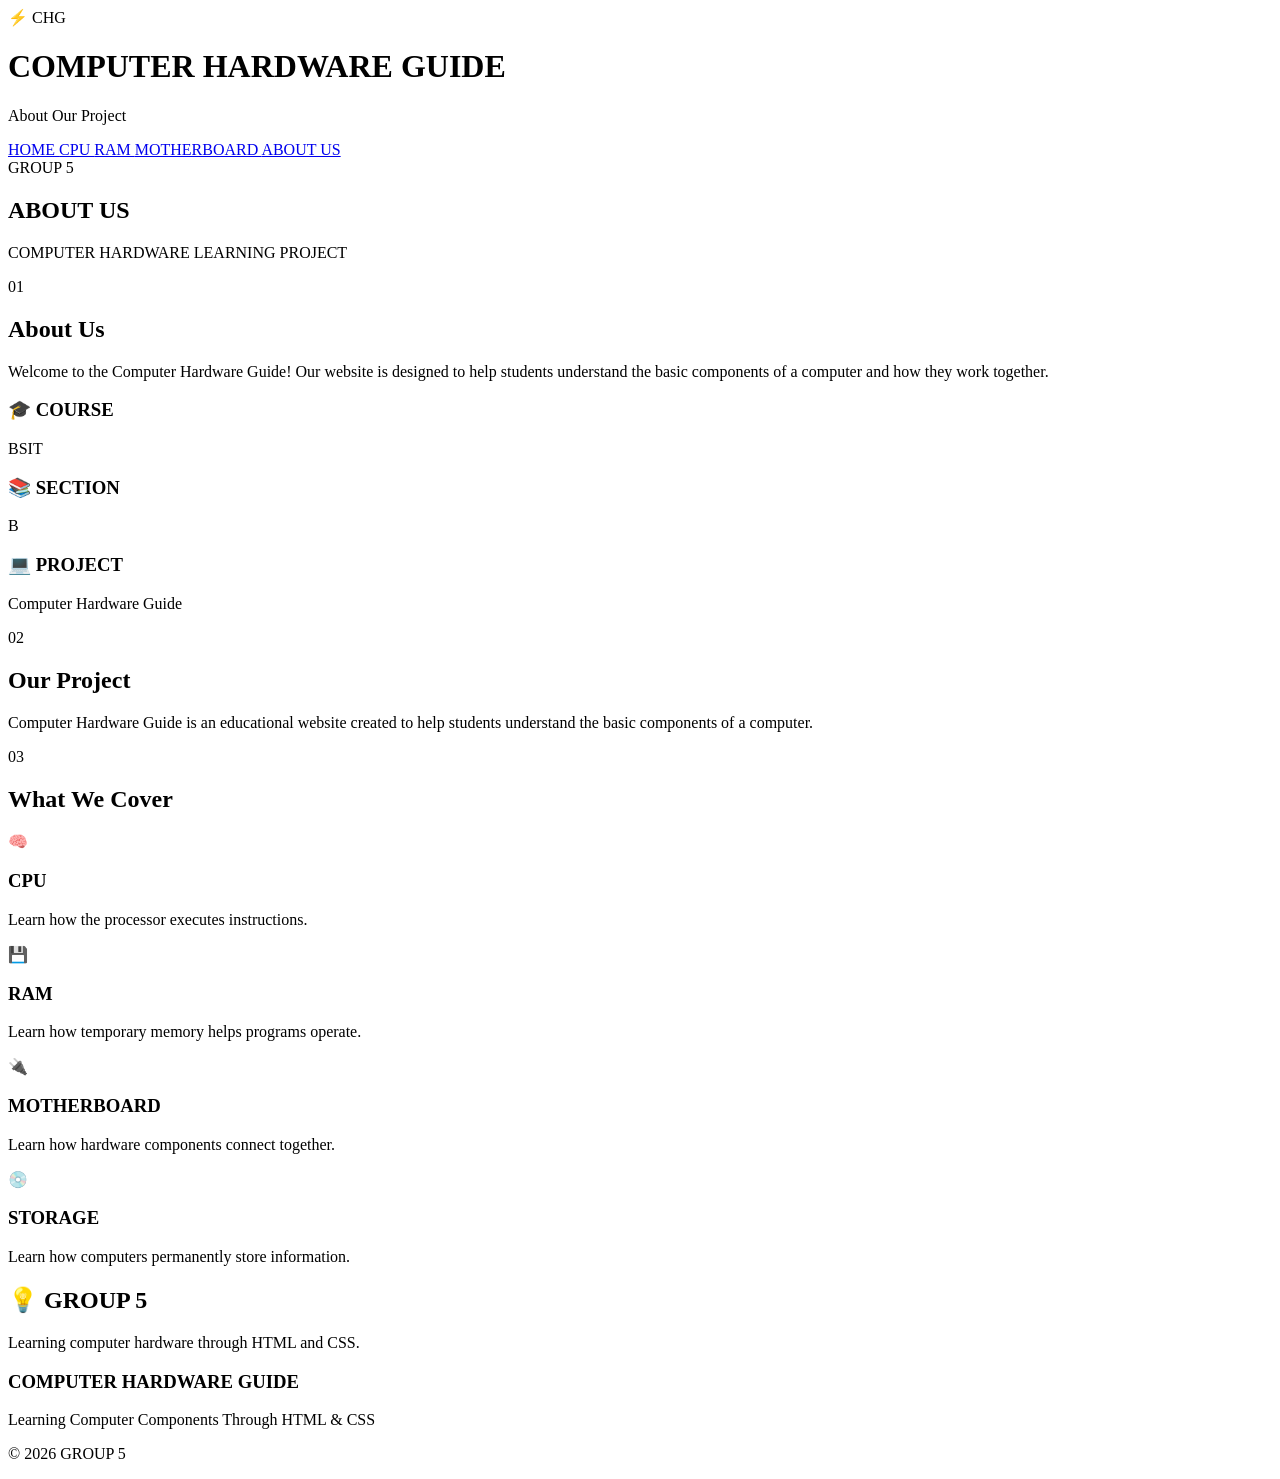
==== about.html @ 10595b63 "Add files via upload" ====
<!DOCTYPE html>
<html lang="en">

<head>

    <meta charset="UTF-8">

    <meta name="viewport"
          content="width=device-width, initial-scale=1.0">

    <title>
        About Us | Computer Hardware Guide
    </title>

    <link rel="stylesheet"
          href="../css/style.css">

</head>

<body>

<header class="header">

    <div class="logo">
        ⚡ CHG
    </div>

    <div>

        <h1>
            COMPUTER HARDWARE GUIDE
        </h1>

        <p>
            About Our Project
        </p>

    </div>

</header>


<nav>

    <a href="index.html">
        HOME
    </a>

    <a href="cpu.html">
        CPU
    </a>

    <a href="ram.html">
        RAM
    </a>

    <a href="motherboard.html">
        MOTHERBOARD
    </a>


    <a href="about.html" class="active">
        ABOUT US
    </a>

</nav>


<main>


<section class="page-hero">

    <span class="badge">
        GROUP 5
    </span>

    <h2>
        ABOUT US
    </h2>

    <p>
        COMPUTER HARDWARE LEARNING PROJECT
    </p>

</section>

<section class="content-section">

    <div class="section-title">
        <span>01</span>
        <h2>About Us</h2>
    </div>

    <p class="large-text">
        Welcome to the Computer Hardware Guide!
        Our website is designed to help students understand
        the basic components of a computer and how they work together.
    </p>

    <div class="feature-grid">

        <div class="feature">
            <h3>🎓 COURSE</h3>
            <p>BSIT</p>
        </div>

        <div class="feature">
            <h3>📚 SECTION</h3>
            <p>B</p>
        </div>

        <div class="feature">
            <h3>💻 PROJECT</h3>
            <p>Computer Hardware Guide</p>
        </div>

    </div>

</section>



<section class="content-section">

    <div class="section-title">

        <span>
            02
        </span>

        <h2>
            Our Project
        </h2>

    </div>

    <p class="large-text">

        Computer Hardware Guide is an educational website
        created to help students understand the basic
        components of a computer.

    </p>

</section>


<section class="content-section">

    <div class="section-title">

        <span>
            03
        </span>

        <h2>
            What We Cover
        </h2>

    </div>


    <div class="cards">

        <div class="hardware-card">

            <div class="icon">
                🧠
            </div>

            <h3>
                CPU
            </h3>

            <p>
                Learn how the processor executes
                instructions.
            </p>

        </div>


        <div class="hardware-card">

            <div class="icon">
                💾
            </div>

            <h3>
                RAM
            </h3>

            <p>
                Learn how temporary memory helps
                programs operate.
            </p>

        </div>


        <div class="hardware-card">

            <div class="icon">
                🔌
            </div>

            <h3>
                MOTHERBOARD
            </h3>

            <p>
                Learn how hardware components
                connect together.
            </p>

        </div>


        <div class="hardware-card">

            <div class="icon">
                💿
            </div>

            <h3>
                STORAGE
            </h3>

            <p>
                Learn how computers permanently
                store information.
            </p>

        </div>

    </div>

</section>


<section class="did-you-know">

    <h2>
        💡 GROUP 5
    </h2>

    <p>
        Learning computer hardware through HTML and CSS.
    </p>

</section>


</main>


<footer>

    <h3>
        COMPUTER HARDWARE GUIDE
    </h3>

    <p>
        Learning Computer Components Through HTML & CSS
    </p>

    <p class="copyright">
        © 2026 GROUP 5
    </p>

</footer>

</body>
</html>
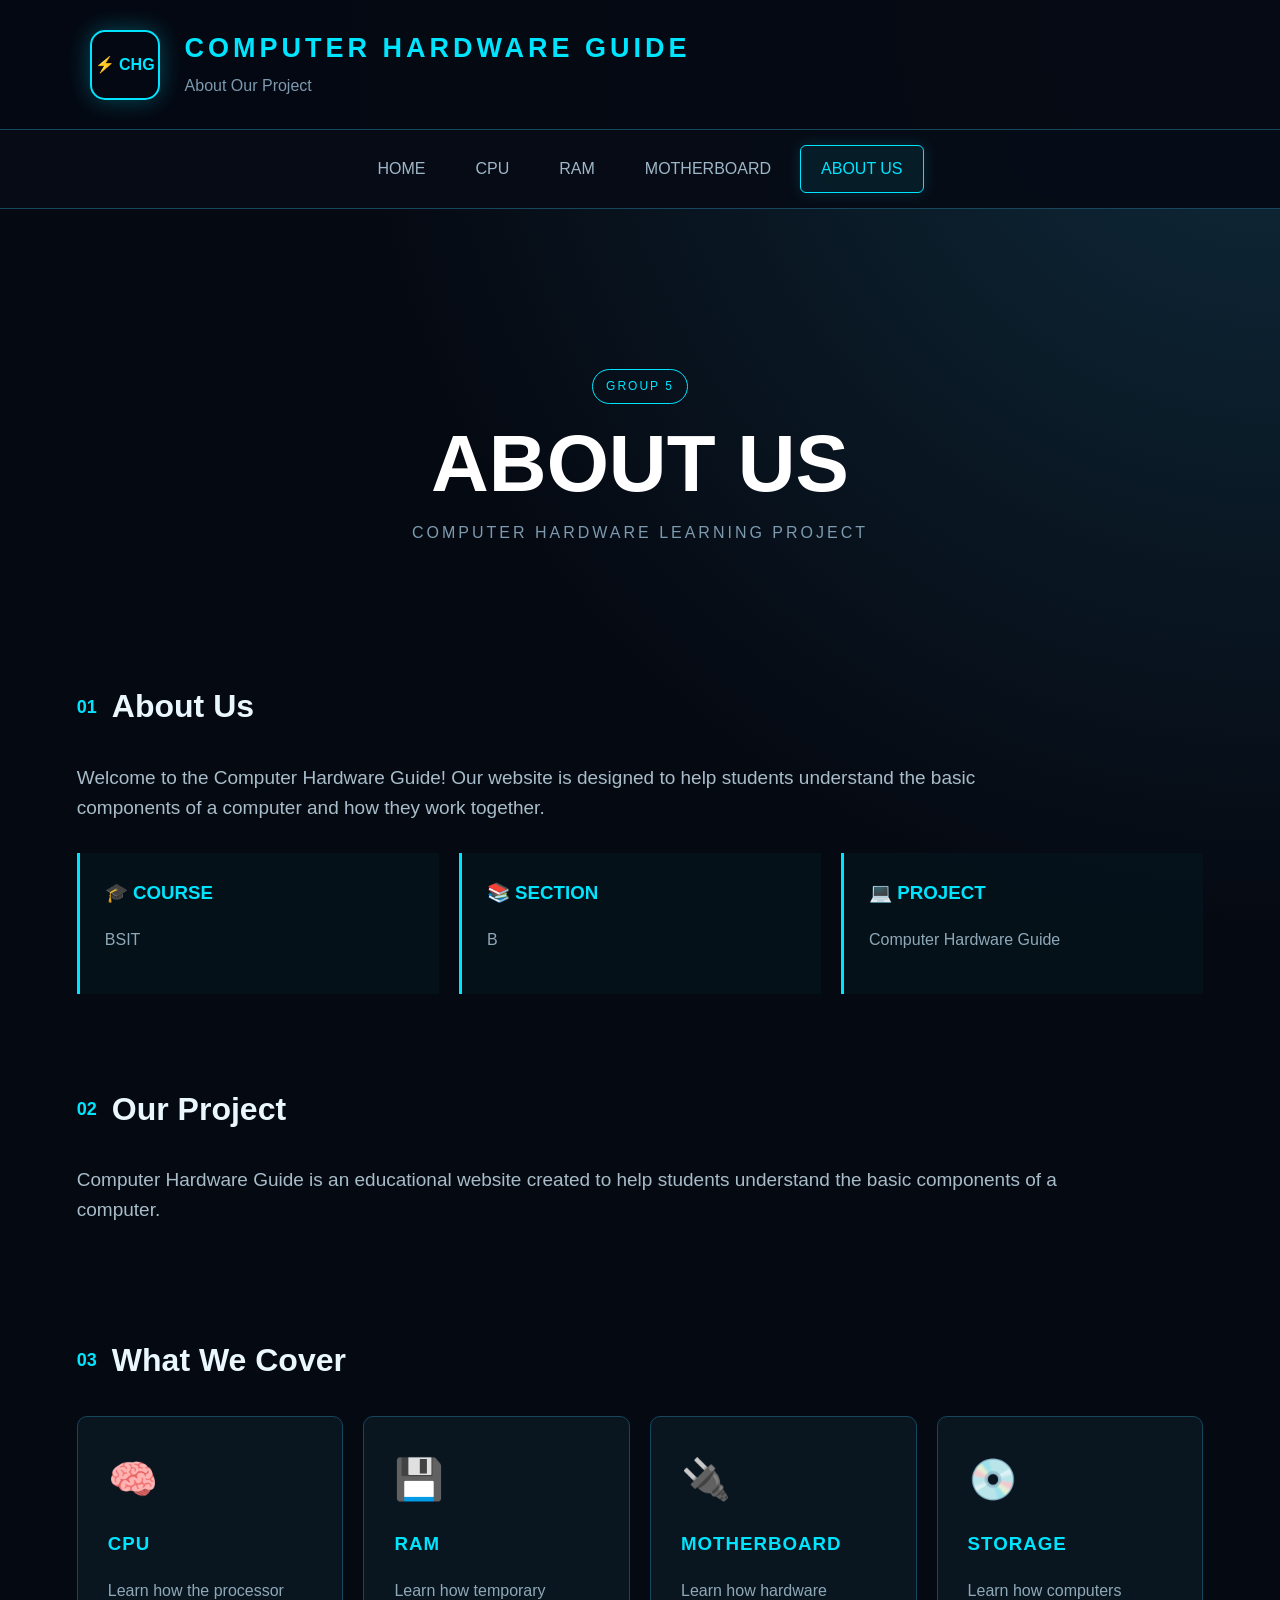
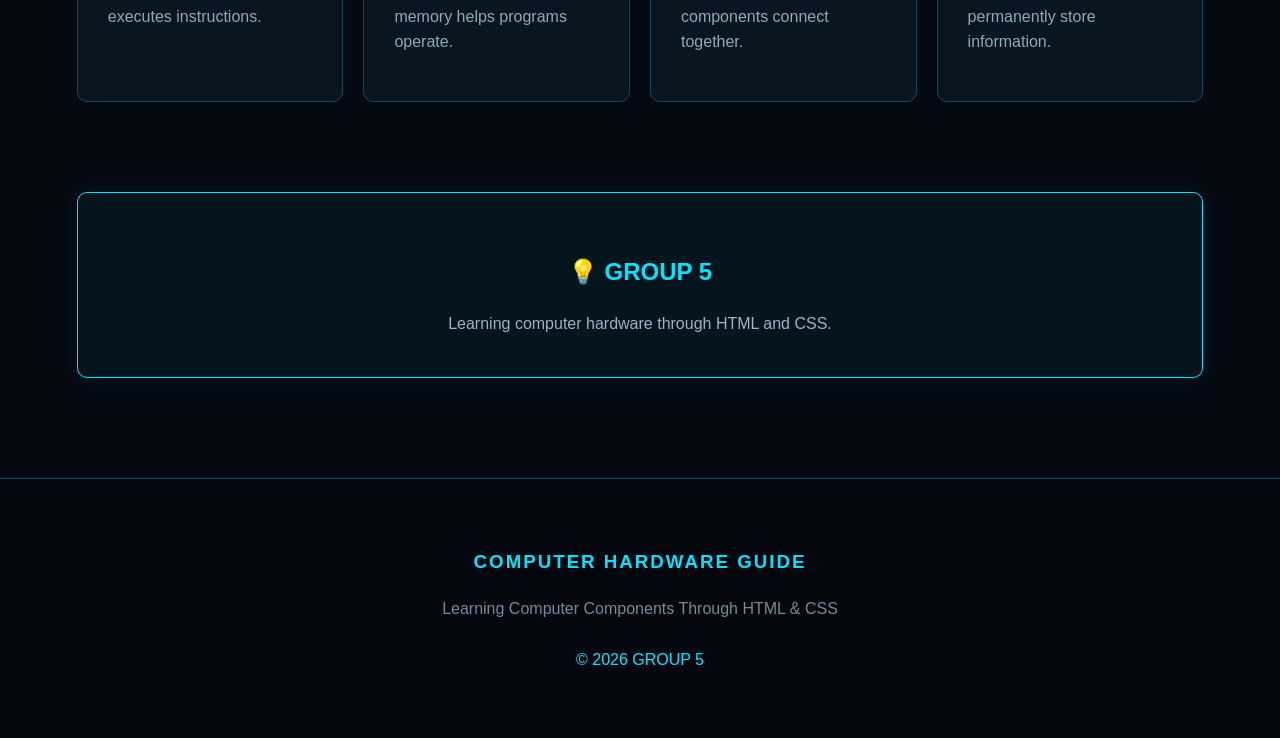
==== commit 6e7cd65d: "Add files via upload" ====
--- a/about.html
+++ b/about.html
@@ -13,7 +13,7 @@
     </title>
 
     <link rel="stylesheet"
-          href="../css/style.css">
+          href="css/jhiane.css">
 
 </head>
 
--- a/css/jhiane.css
+++ b/css/jhiane.css
@@ -0,0 +1,1433 @@
+
+/* =========================================
+   COMPUTER HARDWARE GUIDE
+   GROUP 5
+   MAIN CSS
+========================================= */
+
+
+/* =========================================
+   BASIC SETTINGS
+========================================= */
+
+* {
+    box-sizing: border-box;
+}
+
+html {
+    scroll-behavior: smooth;
+}
+
+body {
+
+    margin: 0;
+
+    font-family:
+        Arial,
+        Helvetica,
+        sans-serif;
+
+    background:
+        radial-gradient(
+            circle at top right,
+            #102c3d,
+            transparent 35%
+        ),
+        #050912;
+
+    color: #eaf7ff;
+
+    line-height: 1.6;
+}
+
+
+/* =========================================
+   HEADER
+========================================= */
+
+.header {
+
+    min-height: 130px;
+
+    padding:
+        25px 7%;
+
+    display: flex;
+
+    align-items: center;
+
+    gap: 25px;
+
+    border-bottom:
+        1px solid #16475d;
+
+    background:
+        rgba(5, 9, 18, 0.95);
+}
+
+
+.logo {
+
+    width: 70px;
+
+    height: 70px;
+
+    display: flex;
+
+    align-items: center;
+
+    justify-content: center;
+
+    border:
+        2px solid #00e5ff;
+
+    border-radius: 15px;
+
+    color: #00e5ff;
+
+    font-weight: bold;
+
+    box-shadow:
+        0 0 25px
+        rgba(0, 229, 255, 0.3);
+}
+
+
+.header h1 {
+
+    margin: 0;
+
+    font-size: 27px;
+
+    letter-spacing: 4px;
+
+    color: #00e5ff;
+}
+
+
+.header p {
+
+    margin: 3px 0;
+
+    color: #7d9aae;
+}
+
+
+/* =========================================
+   NAVIGATION
+========================================= */
+
+nav {
+
+    position: sticky;
+
+    top: 0;
+
+    z-index: 100;
+
+    display: flex;
+
+    justify-content: center;
+
+    flex-wrap: wrap;
+
+    gap: 8px;
+
+    padding: 15px;
+
+    background:
+        rgba(7, 12, 22, 0.96);
+
+    border-bottom:
+        1px solid #16475d;
+
+    backdrop-filter:
+        blur(10px);
+}
+
+
+nav a {
+
+    padding:
+        10px 20px;
+
+    text-decoration: none;
+
+    color: #9eb7c7;
+
+    border:
+        1px solid transparent;
+
+    border-radius: 6px;
+
+    transition:
+        0.3s;
+}
+
+
+nav a:hover,
+
+nav a.active {
+
+    color: #00e5ff;
+
+    border-color:
+
+        #00e5ff;
+
+    background:
+
+        rgba(0, 229, 255, 0.08);
+
+    box-shadow:
+
+        0 0 15px
+
+        rgba(0, 229, 255, 0.15);
+
+}
+
+
+
+/* =========================================
+   MAIN
+========================================= */
+
+main {
+
+    width: 88%;
+
+    max-width: 1200px;
+
+    margin: auto;
+}
+
+
+section {
+
+    margin:
+        70px 0;
+}
+
+
+/* =========================================
+   HERO
+========================================= */
+
+.hero {
+
+    min-height: 570px;
+
+    display: flex;
+
+    align-items: center;
+
+    justify-content: space-between;
+
+    gap: 50px;
+}
+
+
+.hero h2 {
+
+    font-size:
+        clamp(45px, 7vw, 85px);
+
+    line-height: 0.95;
+
+    margin:
+        20px 0;
+}
+
+
+.hero h2 span {
+
+    color: #00e5ff;
+
+    text-shadow:
+        0 0 25px
+        rgba(0, 229, 255, 0.35);
+}
+
+
+.hero p {
+
+    max-width: 600px;
+
+    color: #9bb2c2;
+
+    font-size: 18px;
+}
+
+
+/* =========================================
+   PAGE HERO
+========================================= */
+
+.page-hero {
+
+    padding:
+        90px 0 40px;
+
+    text-align: center;
+}
+
+
+.page-hero h2 {
+
+    margin:
+        20px 0 5px;
+
+    font-size:
+        clamp(45px, 8vw, 80px);
+
+    color: #ffffff;
+
+    line-height: 1;
+}
+
+
+.page-hero p {
+
+    color: #7d9aae;
+
+    letter-spacing: 3px;
+}
+
+
+/* =========================================
+   BADGE
+========================================= */
+
+.badge {
+
+    display: inline-block;
+
+    padding:
+        7px 13px;
+
+    border:
+        1px solid #00e5ff;
+
+    color: #00e5ff;
+
+    border-radius: 30px;
+
+    font-size: 12px;
+
+    letter-spacing: 2px;
+}
+
+
+/* =========================================
+   BUTTON
+========================================= */
+
+.button {
+
+    display: inline-block;
+
+    margin-top: 20px;
+
+    padding:
+        13px 25px;
+
+    text-decoration: none;
+
+    color: #031018;
+
+    background:
+        #00e5ff;
+
+    border-radius: 5px;
+
+    font-weight: bold;
+
+    transition:
+        0.3s;
+}
+
+
+.button:hover {
+
+    transform:
+        translateY(-3px);
+
+    box-shadow:
+        0 0 25px
+        rgba(0, 229, 255, 0.5);
+}
+
+
+/* =========================================
+   COMPUTER CSS ART
+========================================= */
+
+.computer-art {
+
+    width: 380px;
+
+    text-align: center;
+}
+
+
+.screen {
+
+    height: 230px;
+
+    border:
+        8px solid #213b4a;
+
+    border-radius: 15px;
+
+    background:
+        #07141d;
+
+    padding: 30px;
+
+    box-shadow:
+
+        0 0 30px
+        rgba(0, 229, 255, 0.15),
+
+        inset 0 0 30px
+        rgba(0, 229, 255, 0.08);
+}
+
+
+.screen-top {
+
+    text-align: left;
+
+    color: #00e5ff;
+
+    letter-spacing: 5px;
+}
+
+
+.screen-line {
+
+    width: 90%;
+
+    height: 9px;
+
+    margin:
+        18px 0;
+
+    background:
+        #00e5ff;
+
+    border-radius: 10px;
+
+    opacity: 0.7;
+}
+
+
+.screen-line.short {
+
+    width: 55%;
+}
+
+
+.stand {
+
+    width: 50px;
+
+    height: 45px;
+
+    margin: auto;
+
+    background:
+        #213b4a;
+}
+
+
+.base {
+
+    width: 180px;
+
+    height: 12px;
+
+    margin: auto;
+
+    background:
+        #213b4a;
+
+    border-radius: 10px;
+}
+
+
+/* =========================================
+   HARDWARE PHOTOS
+========================================= */
+
+.hardware-photo {
+
+    width: 100%;
+
+    max-width: 1000px;
+
+    height: auto;
+
+    display: block;
+
+    margin:
+        30px auto 70px;
+
+    padding: 10px;
+
+    border:
+        1px solid #16475d;
+
+    border-radius: 15px;
+
+    background:
+        rgba(7, 20, 29, 0.8);
+
+    box-shadow:
+        0 0 30px
+        rgba(0, 229, 255, 0.12);
+
+    object-fit: contain;
+}
+
+
+.hardware-photo img {
+
+    width: 100%;
+
+    height: auto;
+
+    display: block;
+
+    object-fit: contain;
+
+    border-radius: 10px;
+
+    transition:
+        0.4s;
+}
+
+
+.hardware-photo:hover img {
+
+    transform:
+        scale(1.03);
+}
+
+
+.hardware-photo-caption {
+
+    padding:
+        15px 10px 5px;
+
+    text-align: center;
+
+    color: #7d9aae;
+
+    font-size: 14px;
+
+    letter-spacing: 2px;
+}
+
+
+/* =========================================
+   SECTION TITLE
+========================================= */
+
+.section-title {
+
+    display: flex;
+
+    align-items: center;
+
+    gap: 15px;
+
+    margin-bottom: 30px;
+}
+
+
+.section-title span {
+
+    color: #00e5ff;
+
+    font-weight: bold;
+
+    font-size: 18px;
+}
+
+
+.section-title h2 {
+
+    margin: 0;
+
+    font-size: 32px;
+}
+
+
+/* =========================================
+   CARDS
+========================================= */
+
+.cards {
+
+    display: grid;
+
+    grid-template-columns:
+        repeat(4, 1fr);
+
+    gap: 20px;
+}
+
+
+.hardware-card {
+
+    padding: 30px;
+
+    background:
+        rgba(10, 25, 35, 0.8);
+
+    border:
+        1px solid #16475d;
+
+    border-radius: 10px;
+
+    transition:
+        0.3s;
+}
+
+
+.hardware-card:hover {
+
+    transform:
+        translateY(-8px);
+
+    border-color:
+        #00e5ff;
+
+    box-shadow:
+        0 0 25px
+        rgba(0, 229, 255, 0.12);
+}
+
+
+.hardware-card .icon {
+
+    font-size: 40px;
+
+    margin-bottom: 15px;
+}
+
+
+.hardware-card h3 {
+
+    color: #00e5ff;
+
+    letter-spacing: 1px;
+}
+
+
+.hardware-card p {
+
+    color: #8fa8b8;
+}
+
+
+.hardware-card a {
+
+    color: #00e5ff;
+
+    text-decoration: none;
+
+    font-weight: bold;
+}
+
+
+.hardware-card a:hover {
+
+    text-decoration: underline;
+}
+
+
+/* =========================================
+   LEARNING SECTION
+========================================= */
+
+.learning-grid {
+
+    display: grid;
+
+    grid-template-columns:
+        repeat(3, 1fr);
+
+    gap: 25px;
+}
+
+
+.learning-grid > div {
+
+    padding: 30px;
+
+    border:
+        1px solid #16475d;
+
+    background:
+        rgba(8, 20, 29, 0.7);
+
+    border-radius: 10px;
+}
+
+
+.learning-grid h3 {
+
+    color: #00e5ff;
+}
+
+
+.learning-grid p {
+
+    color: #8fa8b8;
+}
+
+
+/* =========================================
+   CONTENT SECTION
+========================================= */
+
+.content-section {
+
+    padding:
+        10px 0;
+}
+
+
+.large-text {
+
+    font-size: 19px;
+
+    color: #a8bdc9;
+
+    max-width: 1000px;
+}
+
+
+/* =========================================
+   FEATURE GRID
+========================================= */
+
+.feature-grid {
+
+    display: grid;
+
+    grid-template-columns:
+        repeat(3, 1fr);
+
+    gap: 20px;
+
+    margin-top: 30px;
+}
+
+
+.feature {
+
+    padding: 25px;
+
+    border-left:
+        3px solid #00e5ff;
+
+    background:
+        rgba(7, 20, 29, 0.7);
+}
+
+
+.feature h3 {
+
+    color: #00e5ff;
+
+    margin-top: 0;
+}
+
+
+.feature p {
+
+    color: #8fa8b8;
+}
+
+
+/* =========================================
+   TABLE
+========================================= */
+
+table {
+
+    width: 100%;
+
+    border-collapse:
+        collapse;
+
+    margin-top: 25px;
+
+    background:
+        rgba(7, 20, 29, 0.8);
+}
+
+
+th,
+td {
+
+    padding:
+        16px;
+
+    text-align: left;
+
+    border:
+        1px solid #16475d;
+}
+
+
+th {
+
+    color: #00e5ff;
+
+    background:
+        rgba(0, 229, 255, 0.07);
+}
+
+
+td {
+
+    color: #b3c6d0;
+}
+
+
+tr:hover td {
+
+    background:
+        rgba(0, 229, 255, 0.04);
+}
+
+
+/* =========================================
+   PROCESS
+========================================= */
+
+.process {
+
+    display: flex;
+
+    align-items: center;
+
+    justify-content: center;
+
+    gap: 20px;
+
+    flex-wrap: wrap;
+}
+
+
+.process-box {
+
+    width: 250px;
+
+    min-height: 160px;
+
+    padding: 25px;
+
+    text-align: center;
+
+    border:
+        1px solid #16475d;
+
+    background:
+        rgba(7, 20, 29, 0.8);
+
+    border-radius: 10px;
+}
+
+
+.process-box strong {
+
+    color: #00e5ff;
+
+    font-size: 25px;
+}
+
+
+.process-box h3 {
+
+    color: #ffffff;
+}
+
+
+.process-box p {
+
+    color: #8fa8b8;
+}
+
+
+.process-arrow {
+
+    color: #00e5ff;
+
+    font-size: 35px;
+}
+
+
+/* =========================================
+   SYSTEM FLOW
+========================================= */
+
+.system-flow {
+
+    display: flex;
+
+    align-items: center;
+
+    justify-content: center;
+
+    flex-wrap: wrap;
+
+    gap: 15px;
+}
+
+
+.flow-box {
+
+    min-width: 180px;
+
+    padding: 25px;
+
+    text-align: center;
+
+    border:
+        1px solid #16475d;
+
+    border-radius: 10px;
+
+    background:
+        rgba(7, 20, 29, 0.8);
+}
+
+
+.flow-box strong {
+
+    color: #00e5ff;
+
+    font-size: 20px;
+}
+
+
+.flow-box p {
+
+    color: #8fa8b8;
+}
+
+
+.flow-arrow {
+
+    color: #00e5ff;
+
+    font-size: 30px;
+}
+
+
+/* =========================================
+   COMPARISON
+========================================= */
+
+.comparison {
+
+    display: grid;
+
+    grid-template-columns:
+        repeat(2, 1fr);
+
+    gap: 25px;
+}
+
+
+.comparison > div {
+
+    padding: 35px;
+
+    text-align: center;
+
+    border:
+        1px solid #16475d;
+
+    border-radius: 10px;
+
+    background:
+        rgba(7, 20, 29, 0.8);
+}
+
+
+.comparison .icon {
+
+    font-size: 45px;
+}
+
+
+.comparison h3 {
+
+    color: #00e5ff;
+}
+
+
+.comparison p {
+
+    color: #9bb2c2;
+}
+
+
+/* =========================================
+   MOTHERBOARD DIAGRAM
+========================================= */
+
+.motherboard {
+
+    position: relative;
+
+    width: 100%;
+
+    max-width: 800px;
+
+    height: 450px;
+
+    margin: 30px auto;
+
+    background:
+        #0a2930;
+
+    border:
+        3px solid #00e5ff;
+
+    border-radius: 15px;
+
+    box-shadow:
+        0 0 30px
+        rgba(0, 229, 255, 0.15);
+}
+
+
+.mb-cpu,
+.mb-ram,
+.mb-gpu,
+.mb-storage,
+.mb-power,
+.mb-ports {
+
+    position: absolute;
+
+    display: flex;
+
+    align-items: center;
+
+    justify-content: center;
+
+    text-align: center;
+
+    color: #00e5ff;
+
+    font-weight: bold;
+
+    font-size: 13px;
+
+    border:
+        1px solid #00e5ff;
+
+    background:
+        rgba(0, 229, 255, 0.08);
+
+    border-radius: 6px;
+}
+
+
+.mb-cpu {
+
+    width: 180px;
+
+    height: 130px;
+
+    left: 70px;
+
+    top: 80px;
+}
+
+
+.mb-ram {
+
+    width: 130px;
+
+    height: 230px;
+
+    right: 90px;
+
+    top: 50px;
+
+}
+
+
+.mb-gpu {
+
+    width: 300px;
+
+    height: 70px;
+
+    left: 50px;
+
+    bottom: 55px;
+}
+
+
+.mb-storage {
+
+    width: 180px;
+
+    height: 50px;
+
+    left: 290px;
+
+    top: 30px;
+}
+
+
+.mb-power {
+
+    width: 100px;
+
+    height: 80px;
+
+    right: 30px;
+
+    bottom: 35px;
+}
+
+
+.mb-ports {
+
+    width: 100px;
+
+    height: 150px;
+
+    left: 20px;
+
+    top: 40px;
+}
+
+
+/* =========================================
+   DID YOU KNOW
+========================================= */
+
+.did-you-know {
+
+    padding:
+        40px;
+
+    margin:
+        80px 0;
+
+    text-align: center;
+
+    border:
+        1px solid #00e5ff;
+
+    border-radius: 10px;
+
+    background:
+        rgba(0, 229, 255, 0.05);
+
+    box-shadow:
+        0 0 25px
+        rgba(0, 229, 255, 0.08);
+}
+
+
+.did-you-know h2 {
+
+    color: #00e5ff;
+}
+
+
+.did-you-know p {
+
+    max-width: 800px;
+
+    margin: auto;
+
+    color: #9bb2c2;
+}
+
+
+/* =========================================
+   FOOTER
+========================================= */
+
+footer {
+
+    margin-top: 100px;
+
+    padding:
+        50px 20px;
+
+    text-align: center;
+
+    border-top:
+        1px solid #16475d;
+
+    background:
+        #04070e;
+}
+
+
+footer h3 {
+
+    color: #00e5ff;
+
+    letter-spacing: 2px;
+}
+
+
+footer p {
+
+    color: #718b9b;
+}
+
+
+footer .copyright {
+
+    margin-top: 25px;
+
+    color: #00e5ff;
+}
+
+
+/* =========================================
+   RESPONSIVE DESIGN
+========================================= */
+
+@media (max-width: 1000px) {
+
+    .cards {
+
+        grid-template-columns:
+            repeat(2, 1fr);
+    }
+
+    .hero {
+
+        flex-direction: column;
+
+        text-align: center;
+
+        justify-content: center;
+    }
+
+    .hero p {
+
+        margin-left: auto;
+        margin-right: auto;
+    }
+
+    .computer-art {
+
+        width: 320px;
+    }
+
+}
+
+
+@media (max-width: 700px) {
+
+    .header {
+
+        flex-direction: column;
+
+        text-align: center;
+
+        padding: 25px 15px;
+    }
+
+
+    .header h1 {
+
+        font-size: 20px;
+
+        letter-spacing: 2px;
+    }
+
+
+    nav a {
+
+        padding:
+            8px 10px;
+
+        font-size: 13px;
+    }
+
+
+    main {
+
+        width: 92%;
+    }
+
+
+    .cards {
+
+        grid-template-columns:
+            1fr;
+    }
+
+
+    .learning-grid {
+
+        grid-template-columns:
+            1fr;
+    }
+
+
+    .feature-grid {
+
+        grid-template-columns:
+            1fr;
+    }
+
+
+    .comparison {
+
+        grid-template-columns:
+            1fr;
+    }
+
+
+    .hardware-photo img {
+
+        height: 280px;
+    }
+
+
+    .process-arrow,
+    .flow-arrow {
+
+        transform:
+            rotate(90deg);
+    }
+
+
+    .motherboard {
+
+        height: 350px;
+    }
+
+
+    .mb-cpu {
+
+        width: 120px;
+
+        height: 90px;
+
+        left: 50px;
+
+        top: 70px;
+    }
+
+
+    .mb-ram {
+
+        width: 90px;
+
+        height: 170px;
+
+        right: 40px;
+
+        top: 40px;
+    }
+
+
+    .mb-gpu {
+
+        width: 200px;
+
+        height: 55px;
+
+        left: 35px;
+
+        bottom: 35px;
+    }
+
+
+    .mb-storage {
+
+        width: 130px;
+
+        left: 170px;
+
+        top: 20px;
+    }
+
+
+    .mb-power {
+
+        width: 70px;
+
+        height: 55px;
+
+        right: 15px;
+
+        bottom: 20px;
+    }
+
+
+    .mb-ports {
+
+        width: 70px;
+
+        height: 100px;
+
+        left: 15px;
+
+        top: 30px;
+    }
+
+
+    table {
+
+        display: block;
+
+        overflow-x: auto;
+
+    }
+
+}
+
+
+@media (max-width: 450px) {
+
+    .hero h2 {
+
+        font-size: 45px;
+    }
+
+
+    .page-hero h2 {
+
+        font-size: 45px;
+    }
+
+
+    .hardware-photo img {
+
+        height: 220px;
+    }
+
+
+    .hardware-card {
+
+        padding: 22px;
+    }
+
+}
+
+
+
